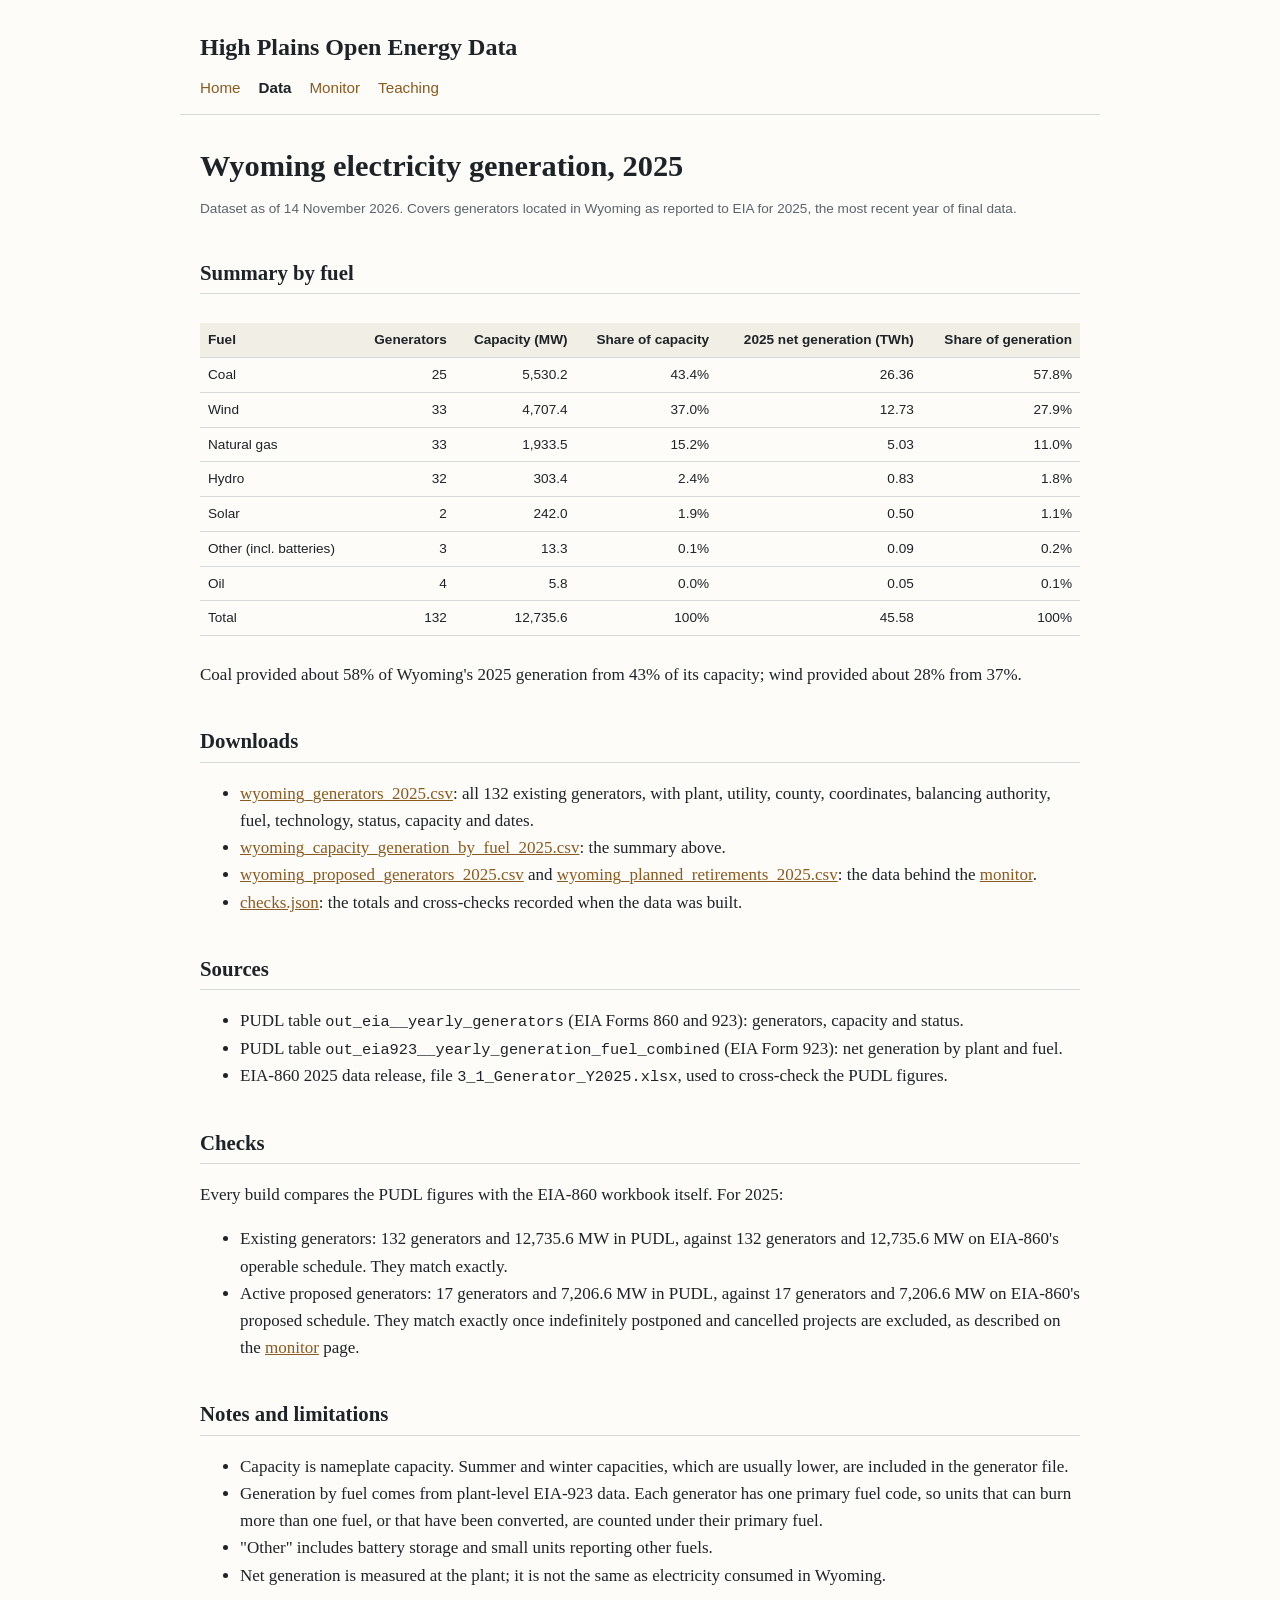
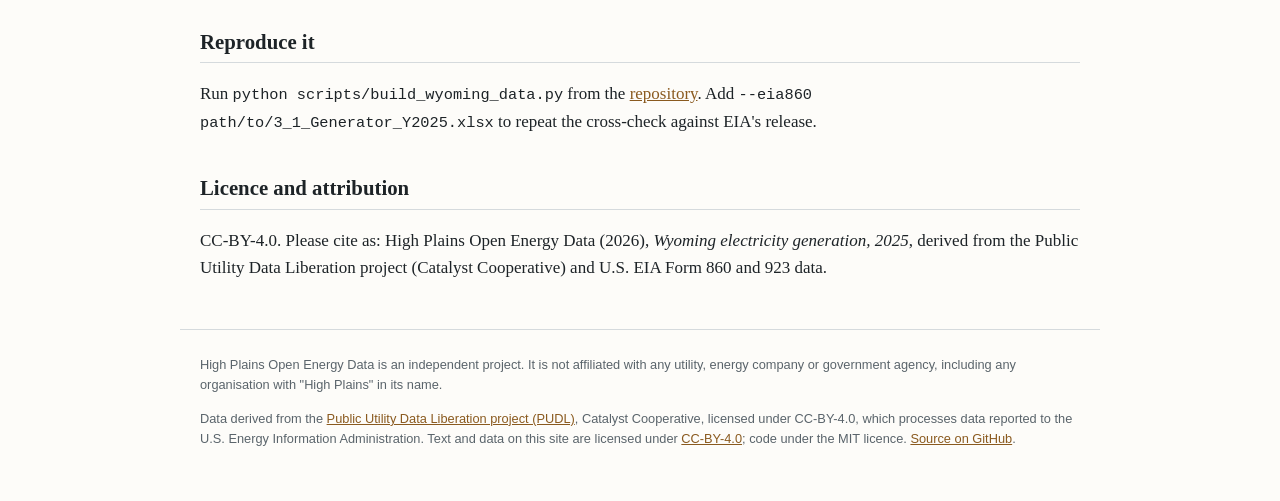
==== data.html @ cdc9116e "Launch the site with the Wyoming 2025 dataset, tracker and lesson" ====
<!doctype html>
<html lang="en-GB">
<head>
<meta charset="utf-8">
<meta name="viewport" content="width=device-width, initial-scale=1">
<title>Data | High Plains Open Energy Data</title>
<link rel="stylesheet" href="assets/style.css">
</head>
<body>
<header>
<a class="name" href="index.html">High Plains Open Energy Data</a>
<nav><a href="index.html">Home</a><a href="data.html" class="current">Data</a><a href="monitor.html">Monitor</a><a href="teaching.html">Teaching</a></nav>
</header>
<main>

<h1>Wyoming electricity generation, 2025</h1>
<p class="asof">Dataset as of 14 November 2026. Covers generators located in Wyoming as reported to EIA for 2025, the most
recent year of final data.</p>
<h2>Summary by fuel</h2>
<div class="wrap"><table><thead><tr><th>Fuel</th><th class="num">Generators</th><th class="num">Capacity (MW)</th><th class="num">Share of capacity</th><th class="num">2025 net generation (TWh)</th><th class="num">Share of generation</th></tr></thead><tbody><tr><td>Coal</td><td class="num">25</td><td class="num">5,530.2</td><td class="num">43.4%</td><td class="num">26.36</td><td class="num">57.8%</td></tr><tr><td>Wind</td><td class="num">33</td><td class="num">4,707.4</td><td class="num">37.0%</td><td class="num">12.73</td><td class="num">27.9%</td></tr><tr><td>Natural gas</td><td class="num">33</td><td class="num">1,933.5</td><td class="num">15.2%</td><td class="num">5.03</td><td class="num">11.0%</td></tr><tr><td>Hydro</td><td class="num">32</td><td class="num">303.4</td><td class="num">2.4%</td><td class="num">0.83</td><td class="num">1.8%</td></tr><tr><td>Solar</td><td class="num">2</td><td class="num">242.0</td><td class="num">1.9%</td><td class="num">0.50</td><td class="num">1.1%</td></tr><tr><td>Other (incl. batteries)</td><td class="num">3</td><td class="num">13.3</td><td class="num">0.1%</td><td class="num">0.09</td><td class="num">0.2%</td></tr><tr><td>Oil</td><td class="num">4</td><td class="num">5.8</td><td class="num">0.0%</td><td class="num">0.05</td><td class="num">0.1%</td></tr><tr><td>Total</td><td class="num">132</td><td class="num">12,735.6</td><td class="num">100%</td><td class="num">45.58</td><td class="num">100%</td></tr></tbody></table></div>
<p>Coal provided about 58% of
Wyoming's 2025 generation from 43%
of its capacity; wind provided about
28% from
37%.</p>
<h2>Downloads</h2>
<ul>
<li><a href="data/wyoming_generators_2025.csv">wyoming_generators_2025.csv</a>: all 132
existing generators, with plant, utility, county, coordinates, balancing authority, fuel, technology, status,
capacity and dates.</li>
<li><a href="data/wyoming_capacity_generation_by_fuel_2025.csv">wyoming_capacity_generation_by_fuel_2025.csv</a>:
the summary above.</li>
<li><a href="data/wyoming_proposed_generators_2025.csv">wyoming_proposed_generators_2025.csv</a> and
<a href="data/wyoming_planned_retirements_2025.csv">wyoming_planned_retirements_2025.csv</a>: the data behind the
<a href="monitor.html">monitor</a>.</li>
<li><a href="data/checks.json">checks.json</a>: the totals and cross-checks recorded when the data was built.</li>
</ul>
<h2>Sources</h2>
<ul>
<li>PUDL table <code>out_eia__yearly_generators</code> (EIA Forms 860 and 923): generators, capacity and status.</li>
<li>PUDL table <code>out_eia923__yearly_generation_fuel_combined</code> (EIA Form 923): net generation by plant and
fuel.</li>
<li>EIA-860 2025 data release, file <code>3_1_Generator_Y2025.xlsx</code>, used to cross-check the PUDL figures.</li>
</ul>
<h2>Checks</h2>
<p>Every build compares the PUDL figures with the EIA-860 workbook itself. For 2025:</p>
<ul>
<li>Existing generators: 132 generators and 12,735.6 MW in
PUDL, against 132 generators and
12,735.6 MW on EIA-860's operable schedule. They match exactly.</li>
<li>Active proposed generators: 17 generators and
7,206.6 MW in PUDL, against 17
generators and 7,206.6 MW on EIA-860's proposed schedule. They match
exactly once indefinitely postponed and cancelled projects are excluded, as described on the
<a href="monitor.html">monitor</a> page.</li>
</ul>
<h2>Notes and limitations</h2>
<ul>
<li>Capacity is nameplate capacity. Summer and winter capacities, which are usually lower, are included in the
generator file.</li>
<li>Generation by fuel comes from plant-level EIA-923 data. Each generator has one primary fuel code, so units that
can burn more than one fuel, or that have been converted, are counted under their primary fuel.</li>
<li>"Other" includes battery storage and small units reporting other fuels.</li>
<li>Net generation is measured at the plant; it is not the same as electricity consumed in Wyoming.</li>
</ul>
<h2>Reproduce it</h2>
<p>Run <code>python scripts/build_wyoming_data.py</code> from the <a href="https://github.com/high-plains-open-energy-data/high-plains-open-energy-data.github.io">repository</a>. Add
<code>--eia860 path/to/3_1_Generator_Y2025.xlsx</code> to repeat the cross-check against EIA's release.</p>
<h2>Licence and attribution</h2>
<p>CC-BY-4.0. Please cite as: High Plains Open Energy Data (2026), <em>Wyoming electricity generation, 2025</em>,
derived from the Public Utility Data Liberation project (Catalyst Cooperative) and U.S. EIA Form 860 and 923
data.</p>

</main>
<footer>
<p>High Plains Open Energy Data is an independent project. It is not affiliated with any utility, energy company
or government agency, including any organisation with "High Plains" in its name.</p>
<p>Data derived from the <a href="https://catalyst.coop/pudl/">Public Utility Data Liberation project (PUDL)</a>,
Catalyst Cooperative, licensed under CC-BY-4.0, which processes data reported to the U.S. Energy Information
Administration. Text and data on this site are licensed under
<a href="https://creativecommons.org/licenses/by/4.0/">CC-BY-4.0</a>; code under the MIT licence.
<a href="https://github.com/high-plains-open-energy-data/high-plains-open-energy-data.github.io">Source on GitHub</a>.</p>
</footer>
</body>
</html>
---- assets/style.css ----
:root { --ink: #1d2327; --muted: #5a646b; --line: #d5dadd; --accent: #8a5a1f; --bg: #fdfcf9; }
* { box-sizing: border-box; }
body { margin: 0; background: var(--bg); color: var(--ink); font: 17px/1.6 Georgia, "Times New Roman", serif; }
header, main, footer { max-width: 920px; margin: 0 auto; padding: 0 20px; }
header { border-bottom: 1px solid var(--line); padding-top: 28px; padding-bottom: 12px; }
header .name { font-size: 1.5rem; font-weight: bold; color: var(--ink); text-decoration: none; }
nav { margin-top: 8px; }
nav a { margin-right: 18px; color: var(--accent); text-decoration: none; font-family: Helvetica, Arial, sans-serif; font-size: 0.95rem; }
nav a.current { color: var(--ink); font-weight: bold; }
h1 { font-size: 1.9rem; line-height: 1.25; margin: 32px 0 8px; }
h2 { font-size: 1.3rem; margin-top: 36px; border-bottom: 1px solid var(--line); padding-bottom: 4px; }
.lead { font-size: 1.15rem; color: var(--muted); }
.asof { font-family: Helvetica, Arial, sans-serif; font-size: 0.85rem; color: var(--muted); }
a { color: var(--accent); }
table { border-collapse: collapse; width: 100%; margin: 12px 0 8px; font-family: Helvetica, Arial, sans-serif; font-size: 0.85rem; }
th, td { border-bottom: 1px solid var(--line); padding: 6px 8px; text-align: left; vertical-align: top; }
th { background: #f1eee6; }
td.num, th.num { text-align: right; white-space: nowrap; }
.wrap { overflow-x: auto; }
.cards { display: grid; grid-template-columns: repeat(auto-fit, minmax(240px, 1fr)); gap: 16px; margin: 20px 0; }
.card { border: 1px solid var(--line); padding: 14px 16px; background: #fff; }
.card h3 { margin: 0 0 6px; font-size: 1.1rem; }
.note { border-left: 3px solid var(--accent); padding: 4px 14px; background: #f7f3ea; }
code { font-size: 0.9em; }
footer { border-top: 1px solid var(--line); margin-top: 48px; padding-top: 12px; padding-bottom: 40px; font-family: Helvetica, Arial, sans-serif; font-size: 0.8rem; color: var(--muted); }
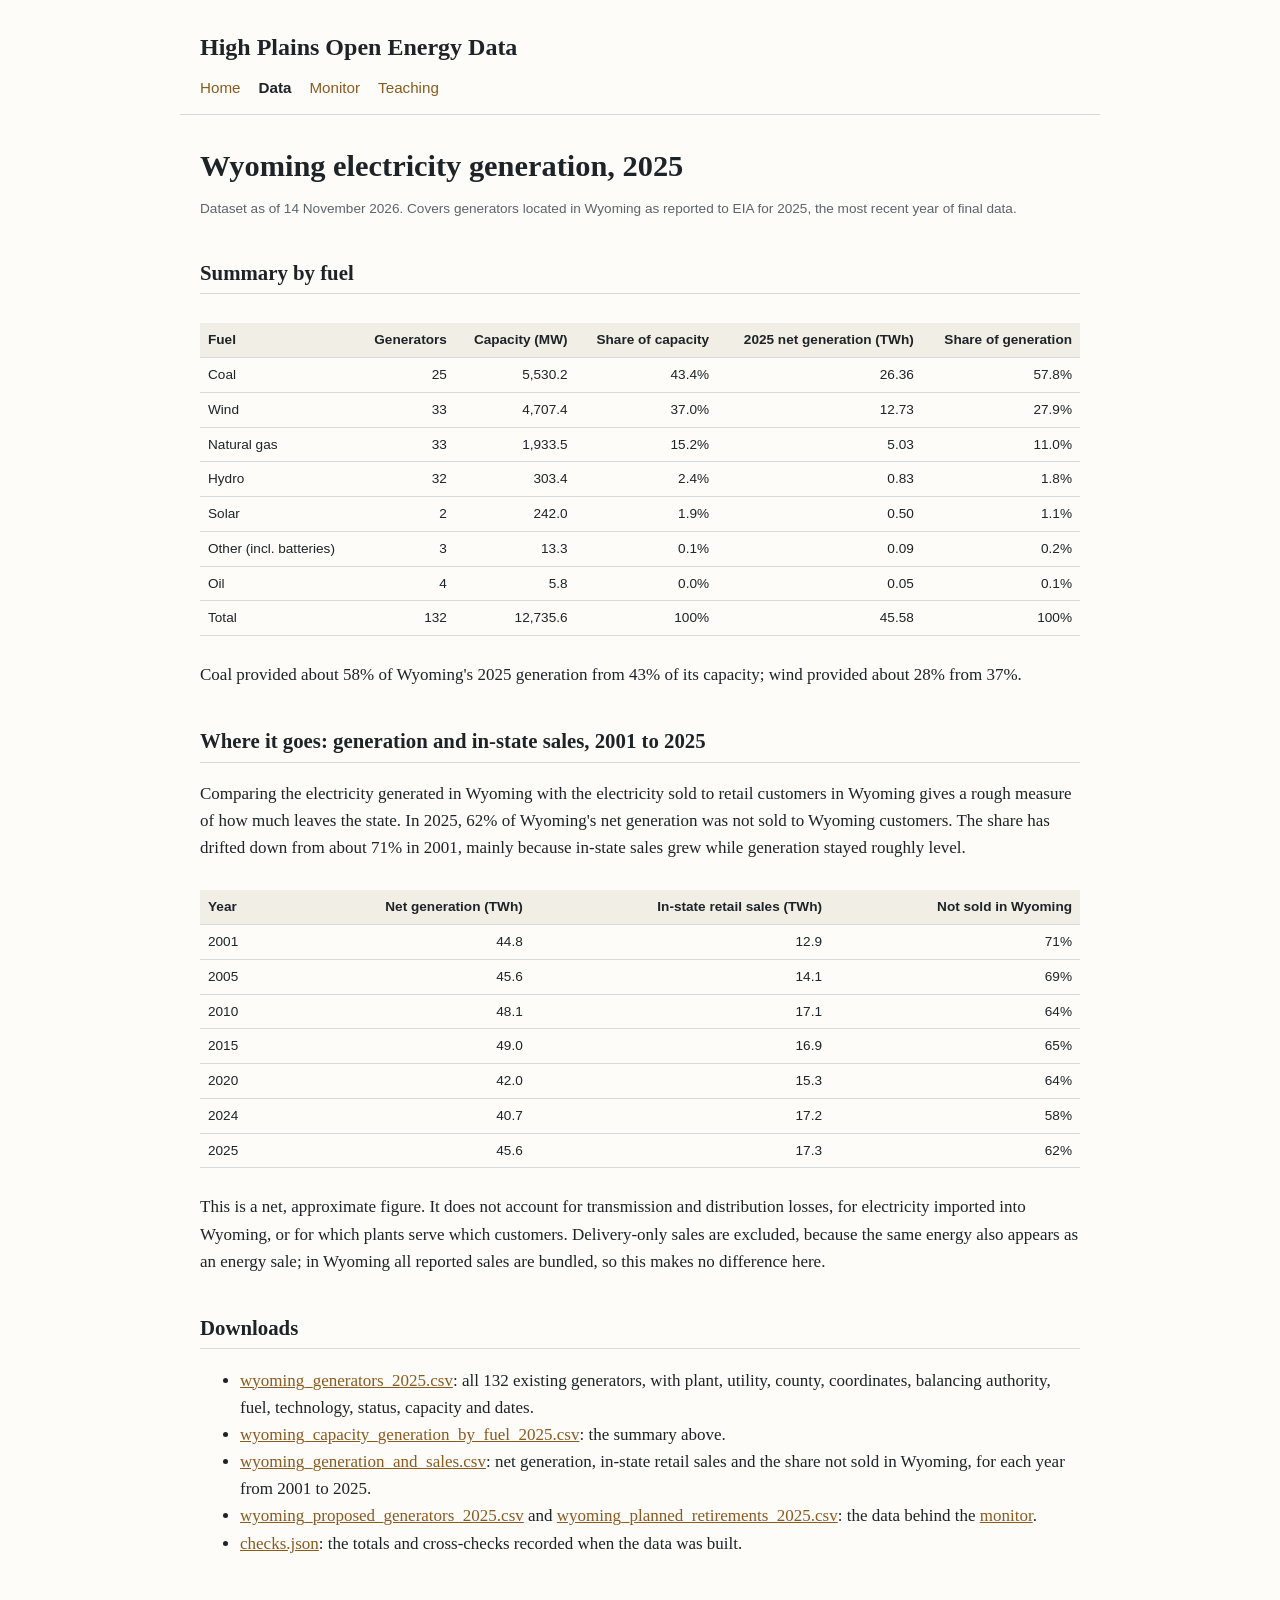
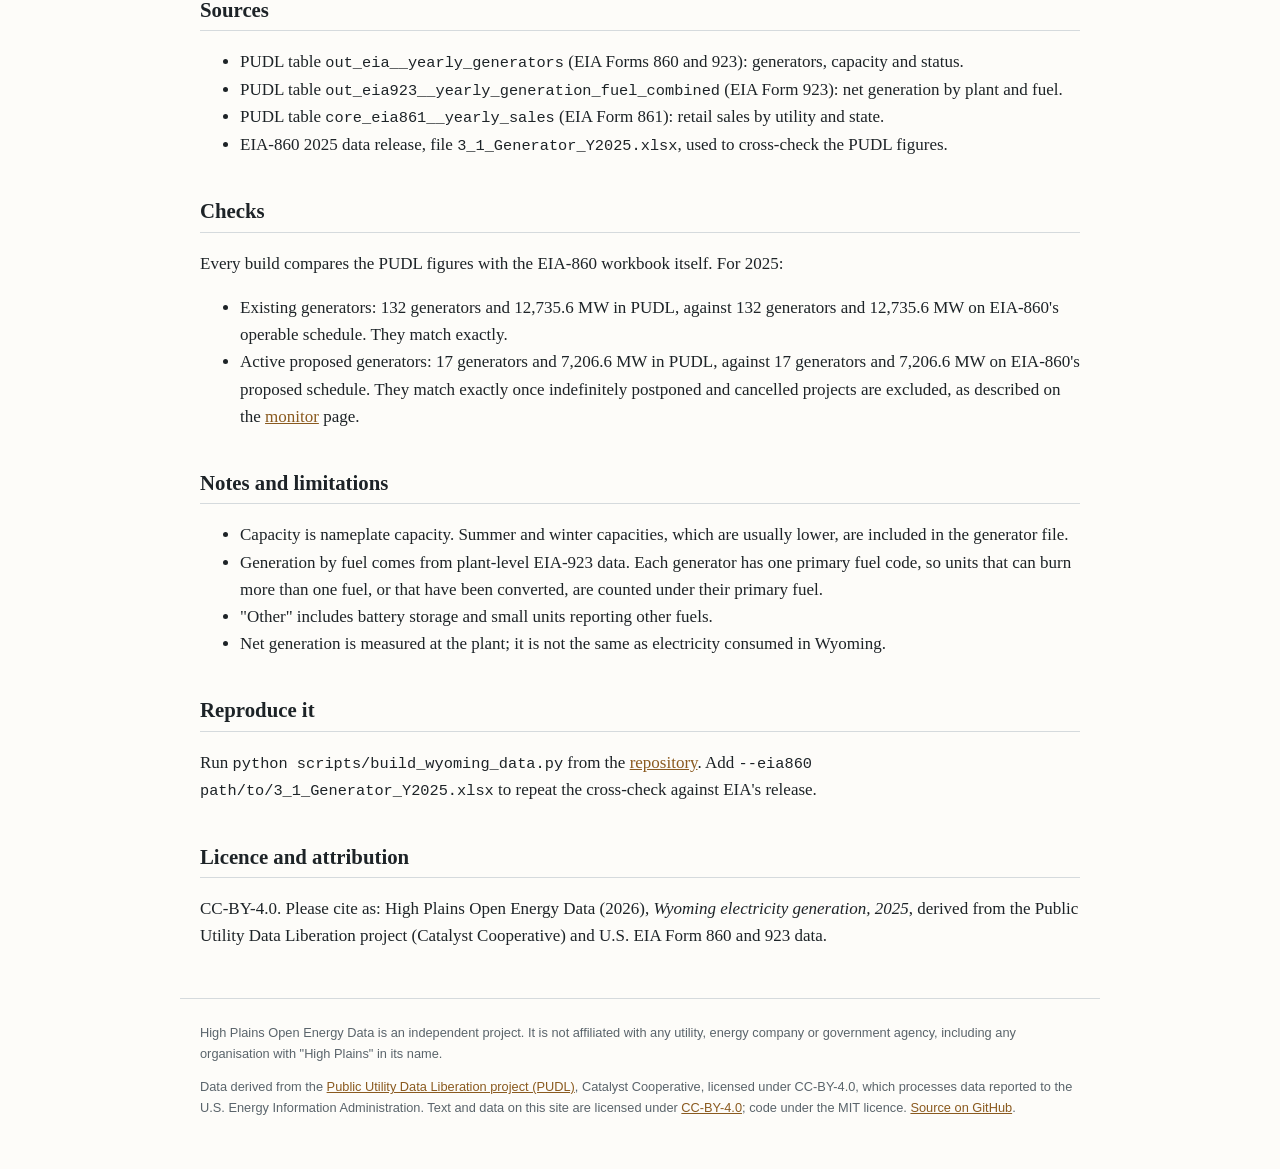
==== commit d4d8dfa1: "Add Wyoming generation compared with in-state sales, 2001 to 2025" ====
--- a/data.html
+++ b/data.html
@@ -23,6 +23,16 @@
 of its capacity; wind provided about
 28% from
 37%.</p>
+<h2>Where it goes: generation and in-state sales, 2001 to 2025</h2>
+<p>Comparing the electricity generated in Wyoming with the electricity sold to retail customers in Wyoming gives a
+rough measure of how much leaves the state. In 2025, 62% of Wyoming's net
+generation was not sold to Wyoming customers. The share has drifted down from about 71% in 2001, mainly because
+in-state sales grew while generation stayed roughly level.</p>
+<div class="wrap"><table><thead><tr><th>Year</th><th class="num">Net generation (TWh)</th><th class="num">In-state retail sales (TWh)</th><th class="num">Not sold in Wyoming</th></tr></thead><tbody><tr><td>2001</td><td class="num">44.8</td><td class="num">12.9</td><td class="num">71%</td></tr><tr><td>2005</td><td class="num">45.6</td><td class="num">14.1</td><td class="num">69%</td></tr><tr><td>2010</td><td class="num">48.1</td><td class="num">17.1</td><td class="num">64%</td></tr><tr><td>2015</td><td class="num">49.0</td><td class="num">16.9</td><td class="num">65%</td></tr><tr><td>2020</td><td class="num">42.0</td><td class="num">15.3</td><td class="num">64%</td></tr><tr><td>2024</td><td class="num">40.7</td><td class="num">17.2</td><td class="num">58%</td></tr><tr><td>2025</td><td class="num">45.6</td><td class="num">17.3</td><td class="num">62%</td></tr></tbody></table></div>
+<p>This is a net, approximate figure. It does not account for transmission and distribution losses, for electricity
+imported into Wyoming, or for which plants serve which customers. Delivery-only sales are excluded, because
+the same energy also appears as an energy sale; in Wyoming all reported sales are bundled, so this makes no
+difference here.</p>
 <h2>Downloads</h2>
 <ul>
 <li><a href="data/wyoming_generators_2025.csv">wyoming_generators_2025.csv</a>: all 132
@@ -30,6 +40,8 @@
 capacity and dates.</li>
 <li><a href="data/wyoming_capacity_generation_by_fuel_2025.csv">wyoming_capacity_generation_by_fuel_2025.csv</a>:
 the summary above.</li>
+<li><a href="data/wyoming_generation_and_sales.csv">wyoming_generation_and_sales.csv</a>: net generation,
+in-state retail sales and the share not sold in Wyoming, for each year from 2001 to 2025.</li>
 <li><a href="data/wyoming_proposed_generators_2025.csv">wyoming_proposed_generators_2025.csv</a> and
 <a href="data/wyoming_planned_retirements_2025.csv">wyoming_planned_retirements_2025.csv</a>: the data behind the
 <a href="monitor.html">monitor</a>.</li>
@@ -40,6 +52,7 @@
 <li>PUDL table <code>out_eia__yearly_generators</code> (EIA Forms 860 and 923): generators, capacity and status.</li>
 <li>PUDL table <code>out_eia923__yearly_generation_fuel_combined</code> (EIA Form 923): net generation by plant and
 fuel.</li>
+<li>PUDL table <code>core_eia861__yearly_sales</code> (EIA Form 861): retail sales by utility and state.</li>
 <li>EIA-860 2025 data release, file <code>3_1_Generator_Y2025.xlsx</code>, used to cross-check the PUDL figures.</li>
 </ul>
 <h2>Checks</h2>
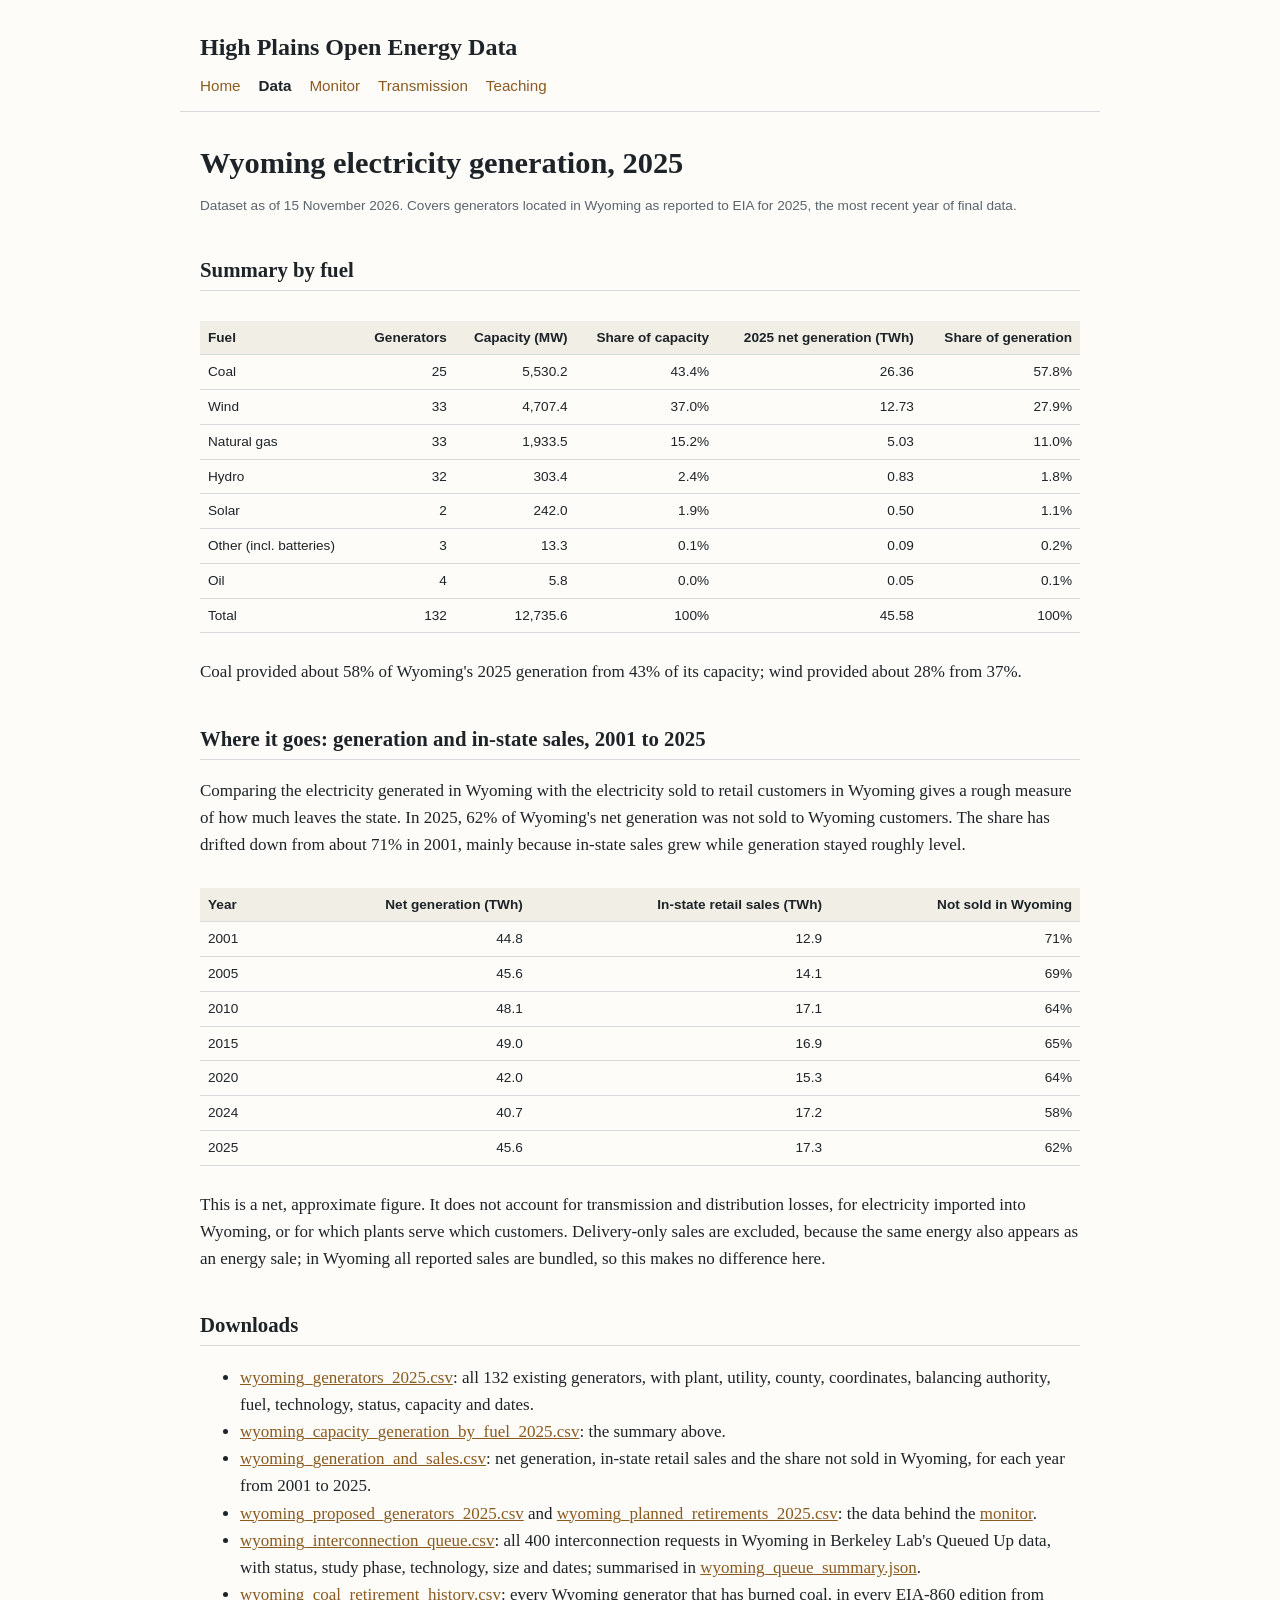
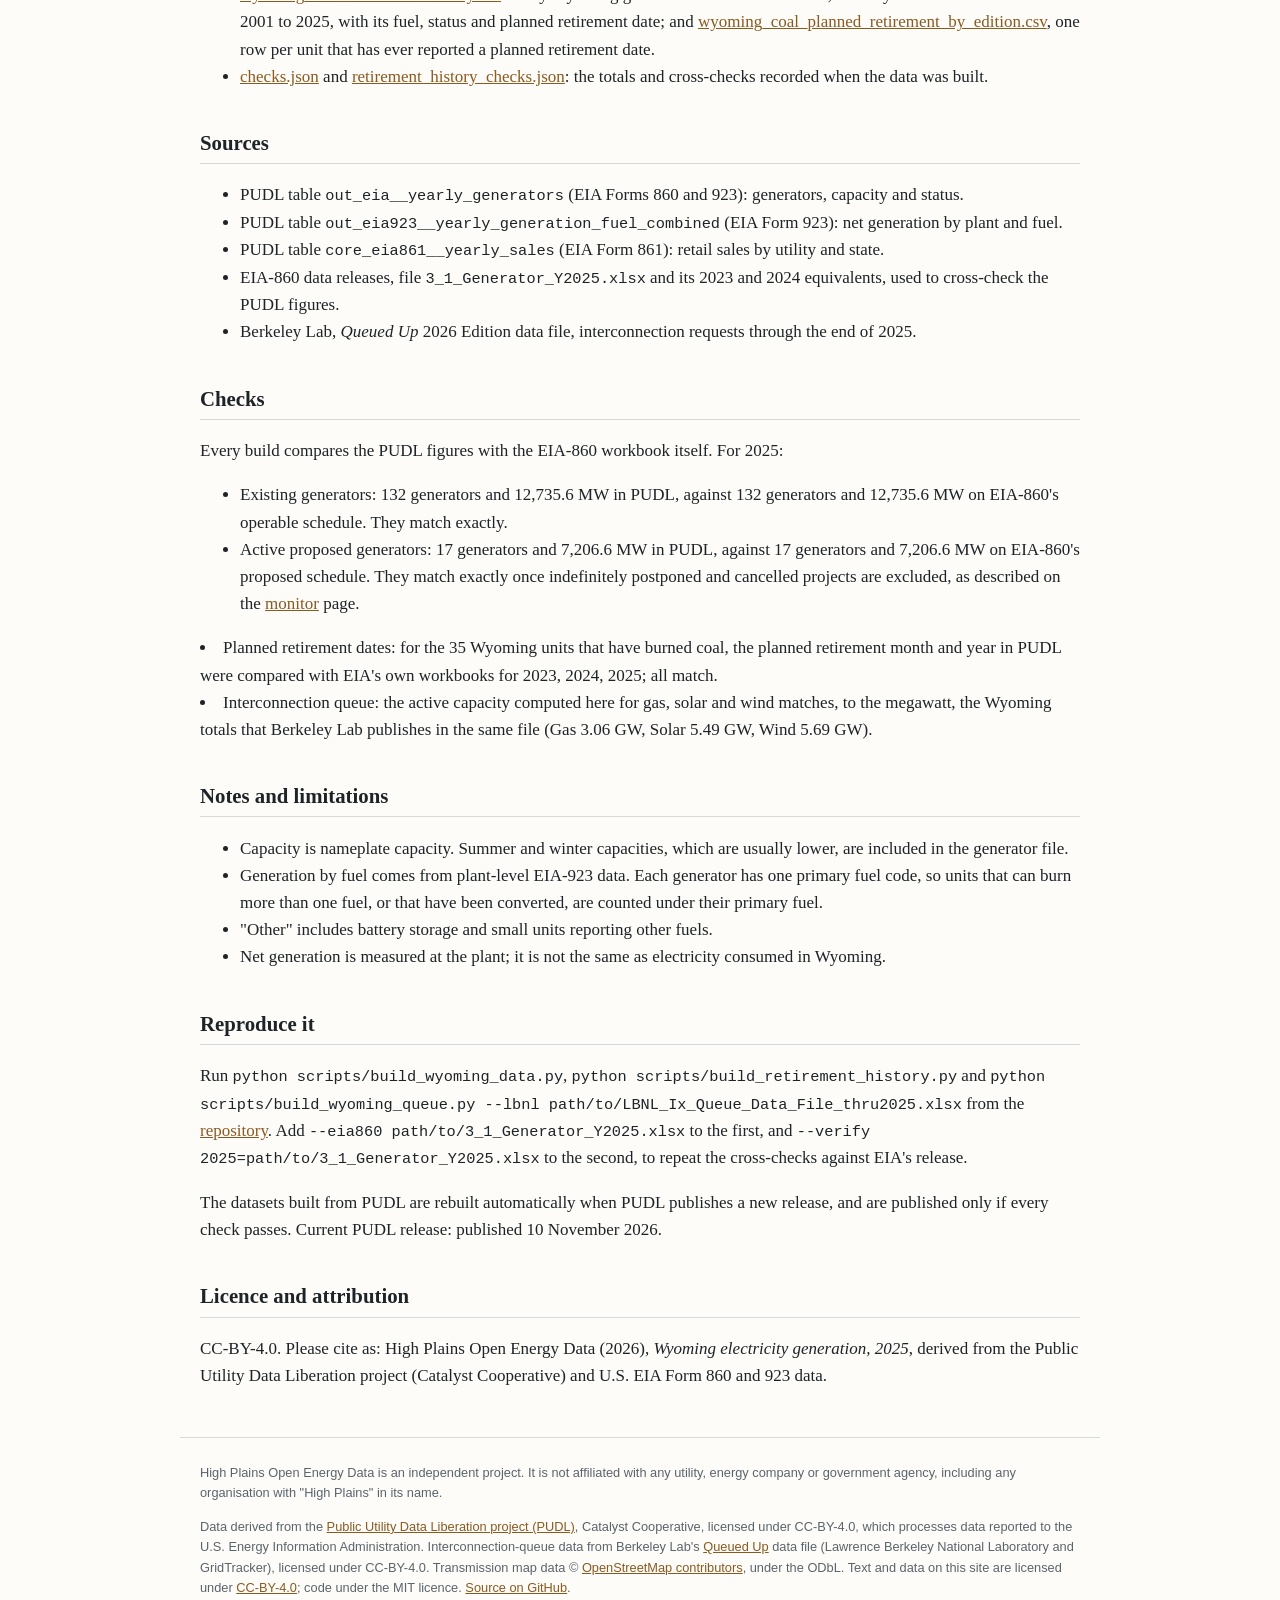
==== commit b3622f29: "Add the interconnection queue, coal retirement-date history and transmission map" ====
--- a/data.html
+++ b/data.html
@@ -9,12 +9,12 @@
 <body>
 <header>
 <a class="name" href="index.html">High Plains Open Energy Data</a>
-<nav><a href="index.html">Home</a><a href="data.html" class="current">Data</a><a href="monitor.html">Monitor</a><a href="teaching.html">Teaching</a></nav>
+<nav><a href="index.html">Home</a><a href="data.html" class="current">Data</a><a href="monitor.html">Monitor</a><a href="transmission.html">Transmission</a><a href="teaching.html">Teaching</a></nav>
 </header>
 <main>
 
 <h1>Wyoming electricity generation, 2025</h1>
-<p class="asof">Dataset as of 14 November 2026. Covers generators located in Wyoming as reported to EIA for 2025, the most
+<p class="asof">Dataset as of 15 November 2026. Covers generators located in Wyoming as reported to EIA for 2025, the most
 recent year of final data.</p>
 <h2>Summary by fuel</h2>
 <div class="wrap"><table><thead><tr><th>Fuel</th><th class="num">Generators</th><th class="num">Capacity (MW)</th><th class="num">Share of capacity</th><th class="num">2025 net generation (TWh)</th><th class="num">Share of generation</th></tr></thead><tbody><tr><td>Coal</td><td class="num">25</td><td class="num">5,530.2</td><td class="num">43.4%</td><td class="num">26.36</td><td class="num">57.8%</td></tr><tr><td>Wind</td><td class="num">33</td><td class="num">4,707.4</td><td class="num">37.0%</td><td class="num">12.73</td><td class="num">27.9%</td></tr><tr><td>Natural gas</td><td class="num">33</td><td class="num">1,933.5</td><td class="num">15.2%</td><td class="num">5.03</td><td class="num">11.0%</td></tr><tr><td>Hydro</td><td class="num">32</td><td class="num">303.4</td><td class="num">2.4%</td><td class="num">0.83</td><td class="num">1.8%</td></tr><tr><td>Solar</td><td class="num">2</td><td class="num">242.0</td><td class="num">1.9%</td><td class="num">0.50</td><td class="num">1.1%</td></tr><tr><td>Other (incl. batteries)</td><td class="num">3</td><td class="num">13.3</td><td class="num">0.1%</td><td class="num">0.09</td><td class="num">0.2%</td></tr><tr><td>Oil</td><td class="num">4</td><td class="num">5.8</td><td class="num">0.0%</td><td class="num">0.05</td><td class="num">0.1%</td></tr><tr><td>Total</td><td class="num">132</td><td class="num">12,735.6</td><td class="num">100%</td><td class="num">45.58</td><td class="num">100%</td></tr></tbody></table></div>
@@ -45,7 +45,16 @@
 <li><a href="data/wyoming_proposed_generators_2025.csv">wyoming_proposed_generators_2025.csv</a> and
 <a href="data/wyoming_planned_retirements_2025.csv">wyoming_planned_retirements_2025.csv</a>: the data behind the
 <a href="monitor.html">monitor</a>.</li>
-<li><a href="data/checks.json">checks.json</a>: the totals and cross-checks recorded when the data was built.</li>
+<li><a href="data/wyoming_interconnection_queue.csv">wyoming_interconnection_queue.csv</a>: all
+400 interconnection requests in Wyoming in Berkeley Lab's Queued Up data, with status, study
+phase, technology, size and dates; summarised in <a href="data/wyoming_queue_summary.json">wyoming_queue_summary.json</a>.</li>
+<li><a href="data/wyoming_coal_retirement_history.csv">wyoming_coal_retirement_history.csv</a>: every Wyoming
+generator that has burned coal, in every EIA-860 edition from 2001 to
+2025, with its fuel, status and planned retirement date; and
+<a href="data/wyoming_coal_planned_retirement_by_edition.csv">wyoming_coal_planned_retirement_by_edition.csv</a>,
+one row per unit that has ever reported a planned retirement date.</li>
+<li><a href="data/checks.json">checks.json</a> and <a href="data/retirement_history_checks.json">retirement_history_checks.json</a>:
+the totals and cross-checks recorded when the data was built.</li>
 </ul>
 <h2>Sources</h2>
 <ul>
@@ -53,7 +62,9 @@
 <li>PUDL table <code>out_eia923__yearly_generation_fuel_combined</code> (EIA Form 923): net generation by plant and
 fuel.</li>
 <li>PUDL table <code>core_eia861__yearly_sales</code> (EIA Form 861): retail sales by utility and state.</li>
-<li>EIA-860 2025 data release, file <code>3_1_Generator_Y2025.xlsx</code>, used to cross-check the PUDL figures.</li>
+<li>EIA-860 data releases, file <code>3_1_Generator_Y2025.xlsx</code> and its 2023 and 2024 equivalents, used to
+cross-check the PUDL figures.</li>
+<li>Berkeley Lab, <em>Queued Up</em> 2026 Edition data file, interconnection requests through the end of 2025.</li>
 </ul>
 <h2>Checks</h2>
 <p>Every build compares the PUDL figures with the EIA-860 workbook itself. For 2025:</p>
@@ -67,6 +78,13 @@
 exactly once indefinitely postponed and cancelled projects are excluded, as described on the
 <a href="monitor.html">monitor</a> page.</li>
 </ul>
+<li>Planned retirement dates: for the 35 Wyoming units that have burned coal, the planned
+retirement month and year in PUDL were compared with EIA's own workbooks for
+2023, 2024, 2025; all match.</li>
+<li>Interconnection queue: the active capacity computed here for gas, solar and wind matches, to the megawatt, the
+Wyoming totals that Berkeley Lab publishes in the same file
+(Gas 3.06 GW, Solar 5.49 GW, Wind 5.69 GW).</li>
+</ul>
 <h2>Notes and limitations</h2>
 <ul>
 <li>Capacity is nameplate capacity. Summer and winter capacities, which are usually lower, are included in the
@@ -77,8 +95,13 @@
 <li>Net generation is measured at the plant; it is not the same as electricity consumed in Wyoming.</li>
 </ul>
 <h2>Reproduce it</h2>
-<p>Run <code>python scripts/build_wyoming_data.py</code> from the <a href="https://github.com/high-plains-open-energy-data/high-plains-open-energy-data.github.io">repository</a>. Add
-<code>--eia860 path/to/3_1_Generator_Y2025.xlsx</code> to repeat the cross-check against EIA's release.</p>
+<p>Run <code>python scripts/build_wyoming_data.py</code>, <code>python scripts/build_retirement_history.py</code>
+and <code>python scripts/build_wyoming_queue.py --lbnl path/to/LBNL_Ix_Queue_Data_File_thru2025.xlsx</code> from
+the <a href="https://github.com/high-plains-open-energy-data/high-plains-open-energy-data.github.io">repository</a>. Add <code>--eia860 path/to/3_1_Generator_Y2025.xlsx</code> to the first, and
+<code>--verify 2025=path/to/3_1_Generator_Y2025.xlsx</code> to the second, to repeat the cross-checks against
+EIA's release.</p>
+<p>The datasets built from PUDL are rebuilt automatically when PUDL publishes a new release, and are published only
+if every check passes. Current PUDL release: published 10 November 2026.</p>
 <h2>Licence and attribution</h2>
 <p>CC-BY-4.0. Please cite as: High Plains Open Energy Data (2026), <em>Wyoming electricity generation, 2025</em>,
 derived from the Public Utility Data Liberation project (Catalyst Cooperative) and U.S. EIA Form 860 and 923
@@ -90,7 +113,10 @@
 or government agency, including any organisation with "High Plains" in its name.</p>
 <p>Data derived from the <a href="https://catalyst.coop/pudl/">Public Utility Data Liberation project (PUDL)</a>,
 Catalyst Cooperative, licensed under CC-BY-4.0, which processes data reported to the U.S. Energy Information
-Administration. Text and data on this site are licensed under
+Administration. Interconnection-queue data from Berkeley Lab's <a href="https://emp.lbl.gov/queues">Queued Up</a>
+data file (Lawrence Berkeley National Laboratory and GridTracker), licensed under CC-BY-4.0. Transmission map
+data &copy; <a href="https://www.openstreetmap.org/copyright">OpenStreetMap contributors</a>, under the ODbL.
+Text and data on this site are licensed under
 <a href="https://creativecommons.org/licenses/by/4.0/">CC-BY-4.0</a>; code under the MIT licence.
 <a href="https://github.com/high-plains-open-energy-data/high-plains-open-energy-data.github.io">Source on GitHub</a>.</p>
 </footer>
--- a/assets/style.css
+++ b/assets/style.css
@@ -4,10 +4,12 @@
 header, main, footer { max-width: 920px; margin: 0 auto; padding: 0 20px; }
 header { border-bottom: 1px solid var(--line); padding-top: 28px; padding-bottom: 12px; }
 header .name { font-size: 1.5rem; font-weight: bold; color: var(--ink); text-decoration: none; }
-nav { margin-top: 8px; }
-nav a { margin-right: 18px; color: var(--accent); text-decoration: none; font-family: Helvetica, Arial, sans-serif; font-size: 0.95rem; }
+nav { margin-top: 8px; display: flex; flex-wrap: wrap; gap: 4px 18px; }
+nav a { color: var(--accent); text-decoration: none; font-family: Helvetica, Arial, sans-serif; font-size: 0.95rem; }
 nav a.current { color: var(--ink); font-weight: bold; }
 h1 { font-size: 1.9rem; line-height: 1.25; margin: 32px 0 8px; }
+h3 { font-size: 1.1rem; margin-top: 24px; }
+img { max-width: 100%; height: auto; }
 h2 { font-size: 1.3rem; margin-top: 36px; border-bottom: 1px solid var(--line); padding-bottom: 4px; }
 .lead { font-size: 1.15rem; color: var(--muted); }
 .asof { font-family: Helvetica, Arial, sans-serif; font-size: 0.85rem; color: var(--muted); }
@@ -17,9 +19,10 @@
 th { background: #f1eee6; }
 td.num, th.num { text-align: right; white-space: nowrap; }
 .wrap { overflow-x: auto; }
-.cards { display: grid; grid-template-columns: repeat(auto-fit, minmax(240px, 1fr)); gap: 16px; margin: 20px 0; }
+.cards { display: grid; grid-template-columns: repeat(auto-fit, minmax(190px, 1fr)); gap: 16px; margin: 20px 0; }
 .card { border: 1px solid var(--line); padding: 14px 16px; background: #fff; }
 .card h3 { margin: 0 0 6px; font-size: 1.1rem; }
 .note { border-left: 3px solid var(--accent); padding: 4px 14px; background: #f7f3ea; }
 code { font-size: 0.9em; }
 footer { border-top: 1px solid var(--line); margin-top: 48px; padding-top: 12px; padding-bottom: 40px; font-family: Helvetica, Arial, sans-serif; font-size: 0.8rem; color: var(--muted); }
+main p, main li { overflow-wrap: anywhere; }
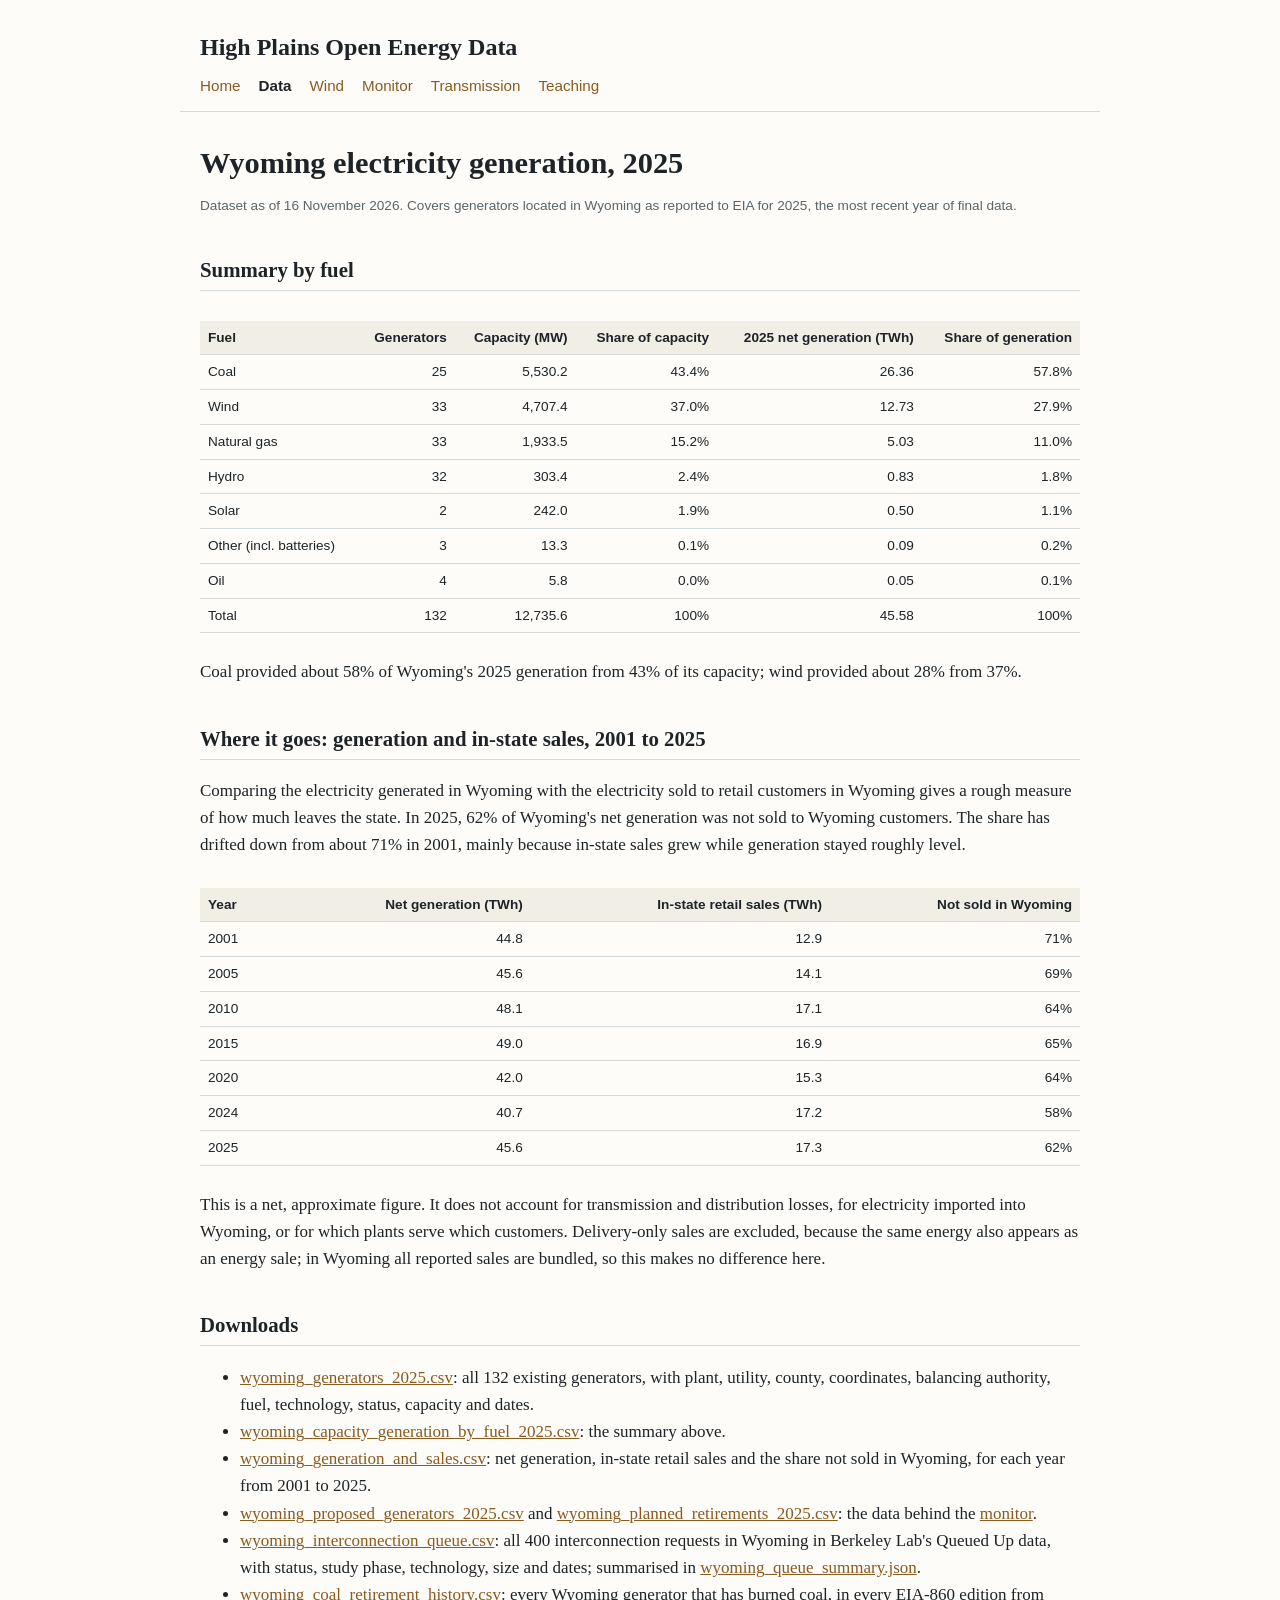
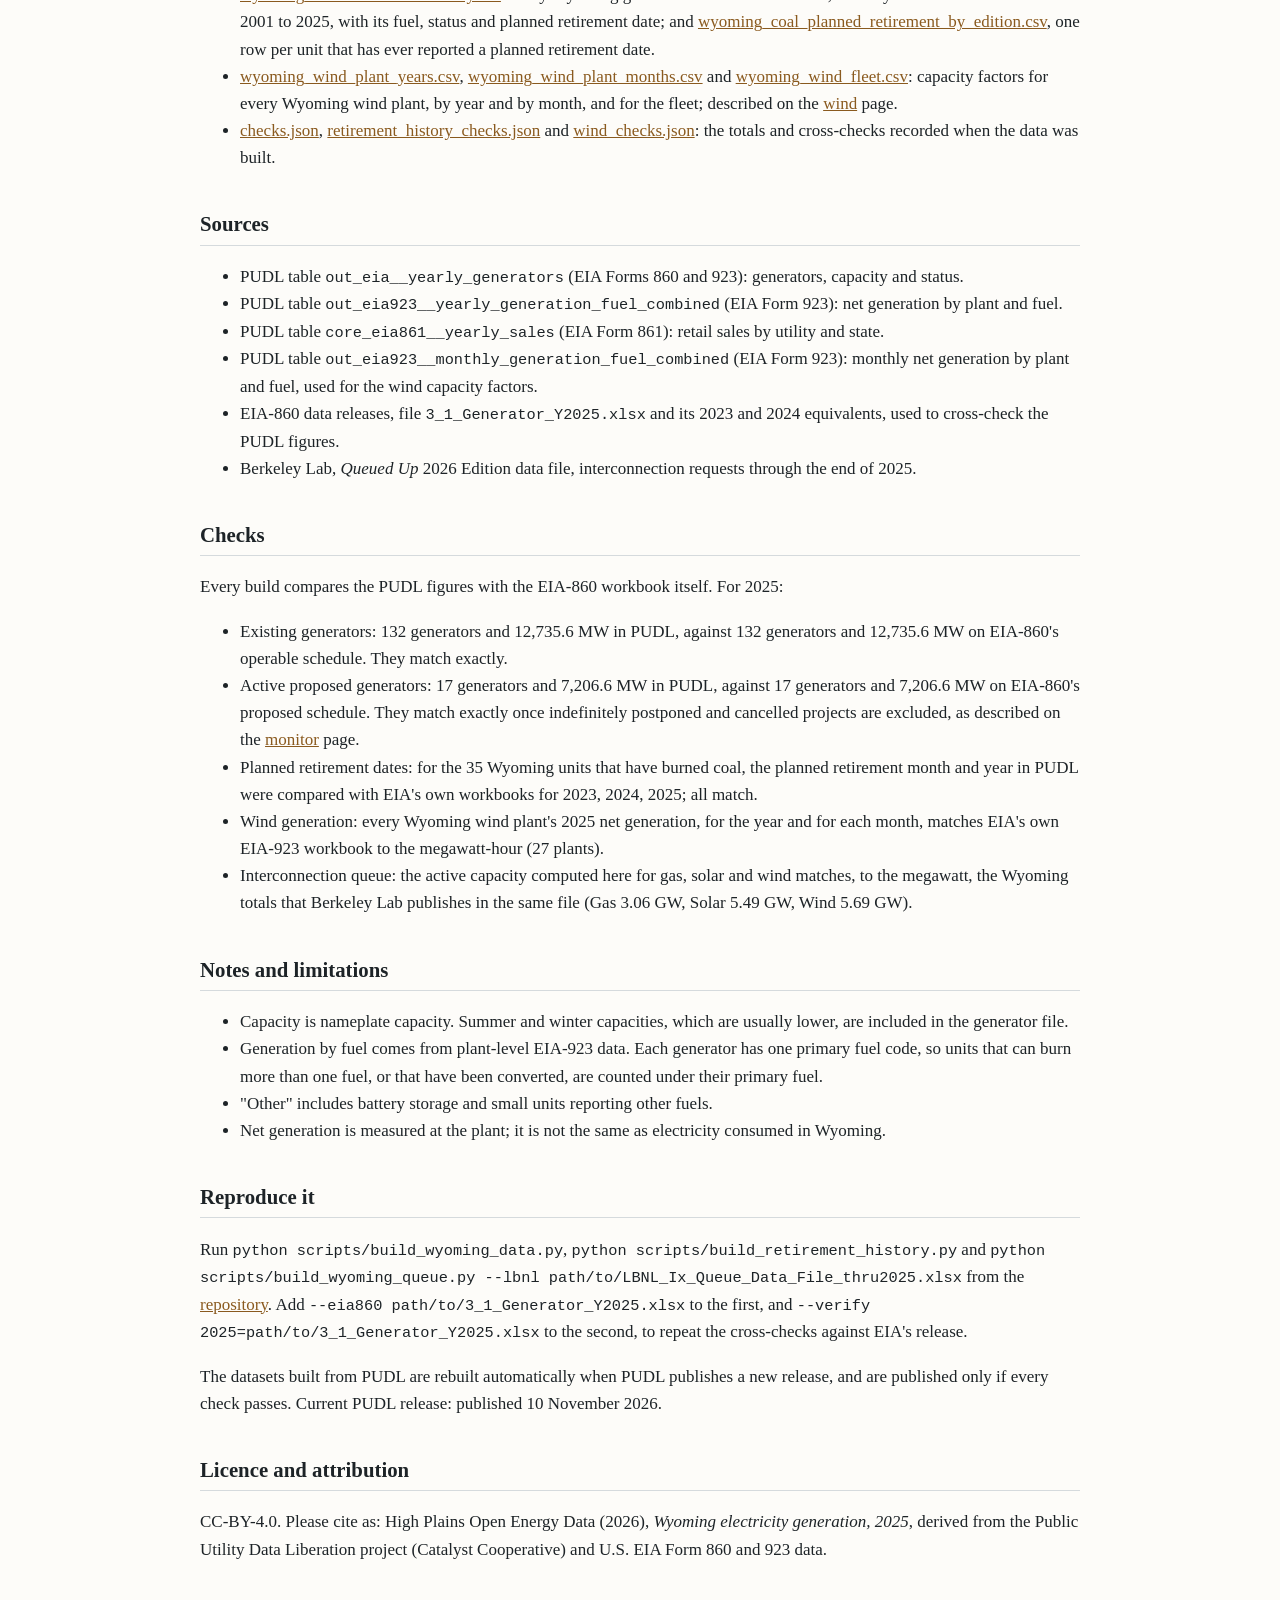
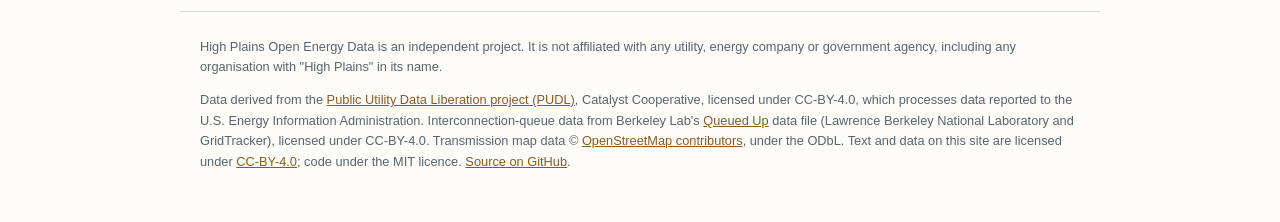
==== commit 23a27e14: "Add Wyoming wind capacity factors, 2001 to 2025" ====
--- a/data.html
+++ b/data.html
@@ -9,12 +9,12 @@
 <body>
 <header>
 <a class="name" href="index.html">High Plains Open Energy Data</a>
-<nav><a href="index.html">Home</a><a href="data.html" class="current">Data</a><a href="monitor.html">Monitor</a><a href="transmission.html">Transmission</a><a href="teaching.html">Teaching</a></nav>
+<nav><a href="index.html">Home</a><a href="data.html" class="current">Data</a><a href="wind.html">Wind</a><a href="monitor.html">Monitor</a><a href="transmission.html">Transmission</a><a href="teaching.html">Teaching</a></nav>
 </header>
 <main>
 
 <h1>Wyoming electricity generation, 2025</h1>
-<p class="asof">Dataset as of 15 November 2026. Covers generators located in Wyoming as reported to EIA for 2025, the most
+<p class="asof">Dataset as of 16 November 2026. Covers generators located in Wyoming as reported to EIA for 2025, the most
 recent year of final data.</p>
 <h2>Summary by fuel</h2>
 <div class="wrap"><table><thead><tr><th>Fuel</th><th class="num">Generators</th><th class="num">Capacity (MW)</th><th class="num">Share of capacity</th><th class="num">2025 net generation (TWh)</th><th class="num">Share of generation</th></tr></thead><tbody><tr><td>Coal</td><td class="num">25</td><td class="num">5,530.2</td><td class="num">43.4%</td><td class="num">26.36</td><td class="num">57.8%</td></tr><tr><td>Wind</td><td class="num">33</td><td class="num">4,707.4</td><td class="num">37.0%</td><td class="num">12.73</td><td class="num">27.9%</td></tr><tr><td>Natural gas</td><td class="num">33</td><td class="num">1,933.5</td><td class="num">15.2%</td><td class="num">5.03</td><td class="num">11.0%</td></tr><tr><td>Hydro</td><td class="num">32</td><td class="num">303.4</td><td class="num">2.4%</td><td class="num">0.83</td><td class="num">1.8%</td></tr><tr><td>Solar</td><td class="num">2</td><td class="num">242.0</td><td class="num">1.9%</td><td class="num">0.50</td><td class="num">1.1%</td></tr><tr><td>Other (incl. batteries)</td><td class="num">3</td><td class="num">13.3</td><td class="num">0.1%</td><td class="num">0.09</td><td class="num">0.2%</td></tr><tr><td>Oil</td><td class="num">4</td><td class="num">5.8</td><td class="num">0.0%</td><td class="num">0.05</td><td class="num">0.1%</td></tr><tr><td>Total</td><td class="num">132</td><td class="num">12,735.6</td><td class="num">100%</td><td class="num">45.58</td><td class="num">100%</td></tr></tbody></table></div>
@@ -53,7 +53,12 @@
 2025, with its fuel, status and planned retirement date; and
 <a href="data/wyoming_coal_planned_retirement_by_edition.csv">wyoming_coal_planned_retirement_by_edition.csv</a>,
 one row per unit that has ever reported a planned retirement date.</li>
-<li><a href="data/checks.json">checks.json</a> and <a href="data/retirement_history_checks.json">retirement_history_checks.json</a>:
+<li><a href="data/wyoming_wind_plant_years.csv">wyoming_wind_plant_years.csv</a>,
+<a href="data/wyoming_wind_plant_months.csv">wyoming_wind_plant_months.csv</a> and
+<a href="data/wyoming_wind_fleet.csv">wyoming_wind_fleet.csv</a>: capacity factors for every Wyoming wind plant, by
+year and by month, and for the fleet; described on the <a href="wind.html">wind</a> page.</li>
+<li><a href="data/checks.json">checks.json</a>, <a href="data/retirement_history_checks.json">retirement_history_checks.json</a>
+and <a href="data/wind_checks.json">wind_checks.json</a>:
 the totals and cross-checks recorded when the data was built.</li>
 </ul>
 <h2>Sources</h2>
@@ -62,6 +67,8 @@
 <li>PUDL table <code>out_eia923__yearly_generation_fuel_combined</code> (EIA Form 923): net generation by plant and
 fuel.</li>
 <li>PUDL table <code>core_eia861__yearly_sales</code> (EIA Form 861): retail sales by utility and state.</li>
+<li>PUDL table <code>out_eia923__monthly_generation_fuel_combined</code> (EIA Form 923): monthly net generation by
+plant and fuel, used for the wind capacity factors.</li>
 <li>EIA-860 data releases, file <code>3_1_Generator_Y2025.xlsx</code> and its 2023 and 2024 equivalents, used to
 cross-check the PUDL figures.</li>
 <li>Berkeley Lab, <em>Queued Up</em> 2026 Edition data file, interconnection requests through the end of 2025.</li>
@@ -77,10 +84,11 @@
 generators and 7,206.6 MW on EIA-860's proposed schedule. They match
 exactly once indefinitely postponed and cancelled projects are excluded, as described on the
 <a href="monitor.html">monitor</a> page.</li>
-</ul>
 <li>Planned retirement dates: for the 35 Wyoming units that have burned coal, the planned
 retirement month and year in PUDL were compared with EIA's own workbooks for
 2023, 2024, 2025; all match.</li>
+<li>Wind generation: every Wyoming wind plant's 2025 net generation, for the year and for each month, matches EIA's
+own EIA-923 workbook to the megawatt-hour (27 plants).</li>
 <li>Interconnection queue: the active capacity computed here for gas, solar and wind matches, to the megawatt, the
 Wyoming totals that Berkeley Lab publishes in the same file
 (Gas 3.06 GW, Solar 5.49 GW, Wind 5.69 GW).</li>
